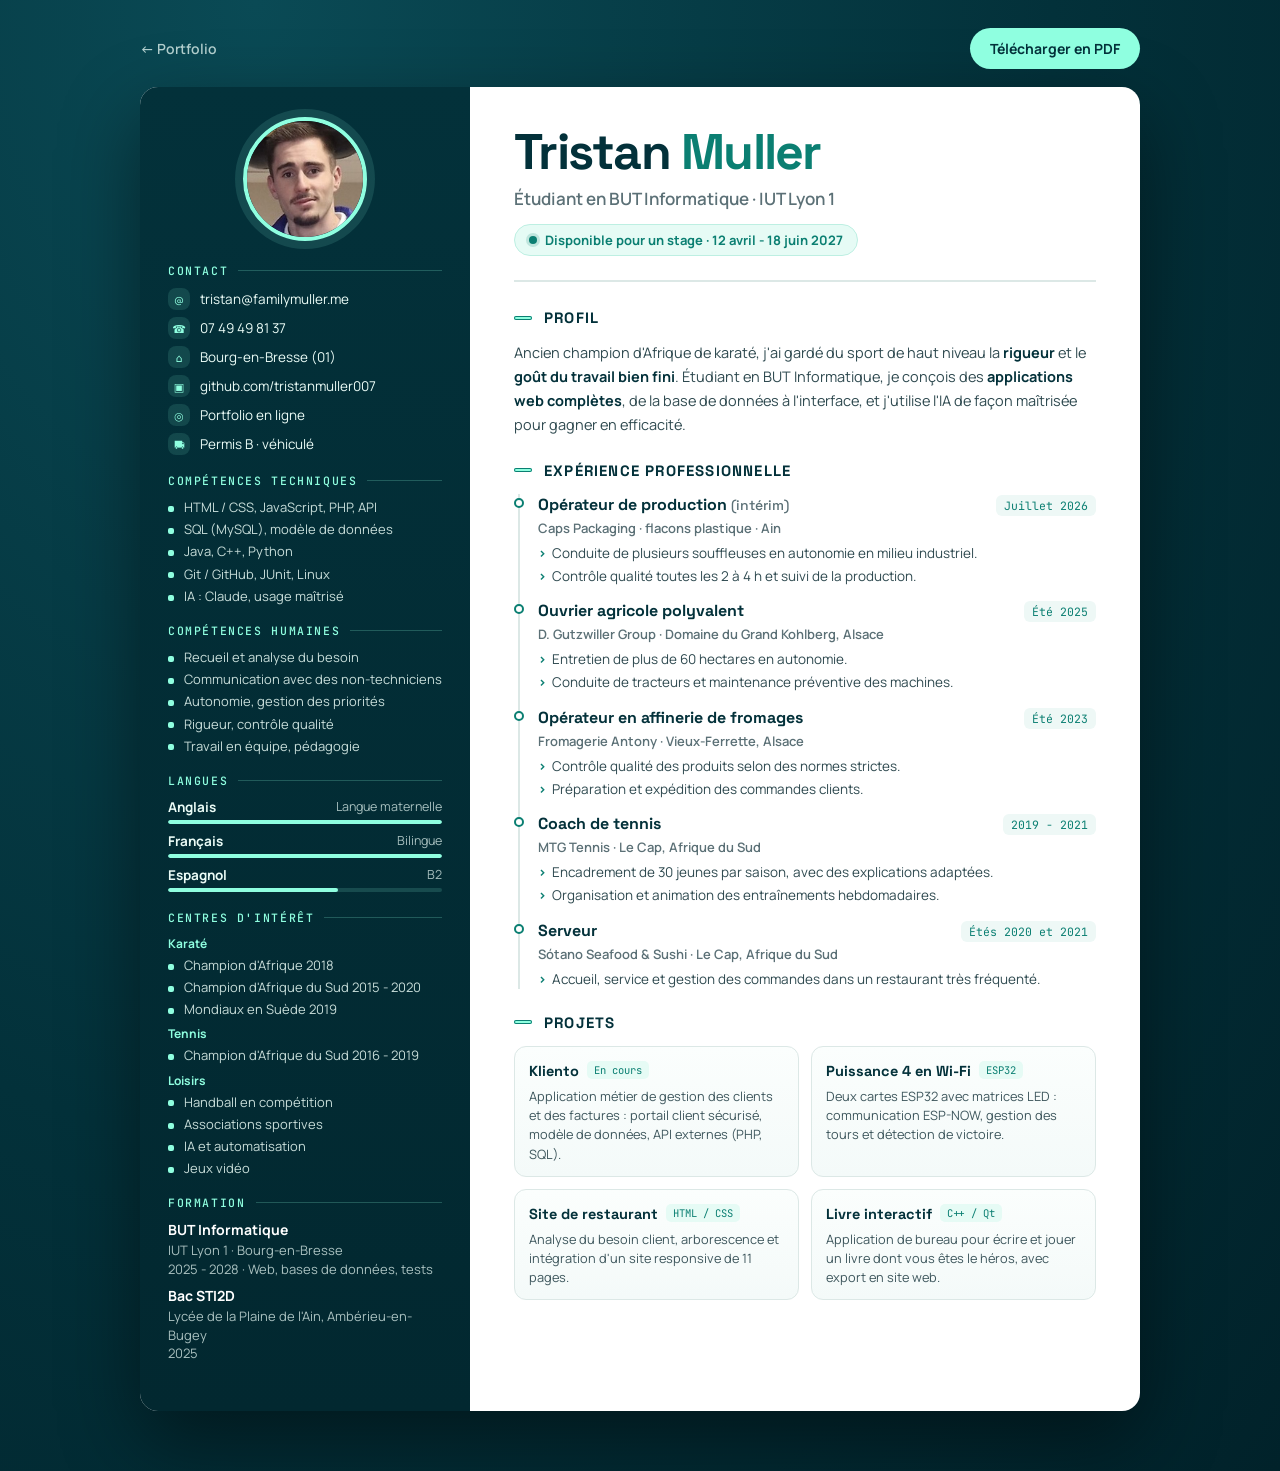
==== index.html @ 404b12c8 "Favicon : ajout du .ico et du PNG en priorité pour Safari" ====
<!DOCTYPE html>
<html lang="fr">
<head>
  <meta charset="UTF-8">
  <meta name="viewport" content="width=device-width, initial-scale=1">
  <title>CV - Tristan Muller</title>
  <meta name="description" content="CV de Tristan Muller, étudiant en BUT Informatique à l'IUT Lyon 1.">
  <!-- Icône d'onglet : PNG et ICO pour Safari, SVG pour les navigateurs qui le gèrent -->
  <link rel="icon" href="assets/favicon-32.png" type="image/png" sizes="32x32">
  <link rel="icon" href="assets/favicon.ico" sizes="any">
  <link rel="icon" href="assets/favicon.svg" type="image/svg+xml">
  <link rel="apple-touch-icon" href="assets/apple-touch-icon.png">

  <!-- Mêmes typographies que le portfolio -->
  <link rel="preconnect" href="https://fonts.googleapis.com">
  <link rel="preconnect" href="https://fonts.gstatic.com" crossorigin>
  <link rel="stylesheet" href="https://fonts.googleapis.com/css2?family=Space+Grotesk:wght@500;600;700&family=Manrope:wght@400;500;600;700&family=JetBrains+Mono:wght@500&display=swap">

  <link rel="stylesheet" href="css/style.css">
</head>
<body>

<!-- Barre au-dessus du CV (masquée à l'impression) -->
<div class="toolbar">
  <a href="https://tristanmuller007.github.io/Portfolio/" class="toolbar__link">← Portfolio</a>
  <button class="toolbar__btn" type="button" onclick="window.print()">Télécharger en PDF</button>
</div>

<main class="page">

  <!-- ============================ COLONNE GAUCHE ============================ -->
  <aside class="side">
    <img class="photo" src="assets/photo.jpg" alt="Photo de Tristan Muller">

    <section>
      <h2>Contact</h2>
      <ul class="contact">
        <li><span class="contact__icon" aria-hidden="true">@</span><a href="mailto:tristan@familymuller.me">tristan@familymuller.me</a></li>
        <li><span class="contact__icon" aria-hidden="true">☎</span><a href="tel:+33749498137">07 49 49 81 37</a></li>
        <li><span class="contact__icon" aria-hidden="true">⌂</span>Bourg-en-Bresse (01)</li>
        <li><span class="contact__icon" aria-hidden="true">▣</span><a href="https://github.com/tristanmuller007" target="_blank" rel="noopener">github.com/tristanmuller007</a></li>
        <li><span class="contact__icon" aria-hidden="true">◎</span><a href="https://tristanmuller007.github.io/Portfolio/" target="_blank" rel="noopener">Portfolio en ligne</a></li>
        <li><span class="contact__icon" aria-hidden="true">⛟</span>Permis B · véhiculé</li>
      </ul>
    </section>

    <section>
      <h2>Compétences techniques</h2>
      <ul class="dots">
        <li>HTML / CSS, JavaScript, PHP, API</li>
        <li>SQL (MySQL), modèle de données</li>
        <li>Java, C++, Python</li>
        <li>Git / GitHub, JUnit, Linux</li>
        <li>IA : Claude, usage maîtrisé</li>
      </ul>
    </section>

    <section>
      <h2>Compétences humaines</h2>
      <ul class="dots">
        <li>Recueil et analyse du besoin</li>
        <li>Communication avec des non-techniciens</li>
        <li>Autonomie, gestion des priorités</li>
        <li>Rigueur, contrôle qualité</li>
        <li>Travail en équipe, pédagogie</li>
      </ul>
    </section>

    <section>
      <h2>Langues</h2>
      <div class="lang"><b>Anglais</b><span>Langue maternelle</span><i style="--level:100%"></i></div>
      <div class="lang"><b>Français</b><span>Bilingue</span><i style="--level:100%"></i></div>
      <div class="lang"><b>Espagnol</b><span>B2</span><i style="--level:62%"></i></div>
    </section>

    <section>
      <h2>Centres d'intérêt</h2>
      <p class="subtitle">Karaté</p>
      <ul class="dots">
        <li>Champion d'Afrique 2018</li>
        <li>Champion d'Afrique du Sud 2015 - 2020</li>
        <li>Mondiaux en Suède 2019</li>
      </ul>
      <p class="subtitle">Tennis</p>
      <ul class="dots">
        <li>Champion d'Afrique du Sud 2016 - 2019</li>
      </ul>
      <p class="subtitle">Loisirs</p>
      <ul class="dots">
        <li>Handball en compétition</li>
        <li>Associations sportives</li>
        <li>IA et automatisation</li>
        <li>Jeux vidéo</li>
      </ul>
    </section>

    <section>
      <h2>Formation</h2>
      <div class="school"><b>BUT Informatique</b><span>IUT Lyon 1 · Bourg-en-Bresse</span><span>2025 - 2028 · Web, bases de données, tests</span></div>
      <div class="school"><b>Bac STI2D</b><span>Lycée de la Plaine de l'Ain, Ambérieu-en-Bugey</span><span>2025</span></div>
    </section>
  </aside>

  <!-- ============================ COLONNE DROITE ============================ -->
  <div class="main">
    <header class="head">
      <h1>Tristan <span>Muller</span></h1>
      <p class="head__sub">Étudiant en BUT Informatique · IUT Lyon 1</p>
      <p class="head__status"><i></i>Disponible pour un stage · 12 avril - 18 juin 2027</p>
    </header>

    <section>
      <h2>Profil</h2>
      <p class="profile">Ancien champion d'Afrique de karaté, j'ai gardé du sport de haut niveau la <strong>rigueur</strong> et le <strong>goût du travail bien fini</strong>. Étudiant en BUT Informatique, je conçois des <strong>applications web complètes</strong>, de la base de données à l'interface, et j'utilise l'IA de façon maîtrisée pour gagner en efficacité.</p>
    </section>

    <section>
      <h2>Expérience professionnelle</h2>

      <article class="job">
        <div class="job__top"><h3>Opérateur de production <em>(intérim)</em></h3><span class="date">Juillet 2026</span></div>
        <p class="job__where">Caps Packaging · flacons plastique · Ain</p>
        <ul>
          <li>Conduite de plusieurs souffleuses en autonomie en milieu industriel.</li>
          <li>Contrôle qualité toutes les 2 à 4 h et suivi de la production.</li>
        </ul>
      </article>

      <article class="job">
        <div class="job__top"><h3>Ouvrier agricole polyvalent</h3><span class="date">Été 2025</span></div>
        <p class="job__where">D. Gutzwiller Group · Domaine du Grand Kohlberg, Alsace</p>
        <ul>
          <li>Entretien de plus de 60 hectares en autonomie.</li>
          <li>Conduite de tracteurs et maintenance préventive des machines.</li>
        </ul>
      </article>

      <article class="job">
        <div class="job__top"><h3>Opérateur en affinerie de fromages</h3><span class="date">Été 2023</span></div>
        <p class="job__where">Fromagerie Antony · Vieux-Ferrette, Alsace</p>
        <ul>
          <li>Contrôle qualité des produits selon des normes strictes.</li>
          <li>Préparation et expédition des commandes clients.</li>
        </ul>
      </article>

      <article class="job">
        <div class="job__top"><h3>Coach de tennis</h3><span class="date">2019 - 2021</span></div>
        <p class="job__where">MTG Tennis · Le Cap, Afrique du Sud</p>
        <ul>
          <li>Encadrement de 30 jeunes par saison, avec des explications adaptées.</li>
          <li>Organisation et animation des entraînements hebdomadaires.</li>
        </ul>
      </article>

      <article class="job">
        <div class="job__top"><h3>Serveur</h3><span class="date">Étés 2020 et 2021</span></div>
        <p class="job__where">Sótano Seafood &amp; Sushi · Le Cap, Afrique du Sud</p>
        <ul>
          <li>Accueil, service et gestion des commandes dans un restaurant très fréquenté.</li>
        </ul>
      </article>
    </section>

    <section>
      <h2>Projets</h2>
      <div class="projects">
        <div class="project"><b>Kliento</b><span class="tag">En cours</span><p>Application métier de gestion des clients et des factures : portail client sécurisé, modèle de données, API externes (PHP, SQL).</p></div>
        <div class="project"><b>Puissance 4 en Wi-Fi</b><span class="tag">ESP32</span><p>Deux cartes ESP32 avec matrices LED : communication ESP-NOW, gestion des tours et détection de victoire.</p></div>
        <div class="project"><b>Site de restaurant</b><span class="tag">HTML / CSS</span><p>Analyse du besoin client, arborescence et intégration d'un site responsive de 11 pages.</p></div>
        <div class="project"><b>Livre interactif</b><span class="tag">C++ / Qt</span><p>Application de bureau pour écrire et jouer un livre dont vous êtes le héros, avec export en site web.</p></div>
      </div>
    </section>

  </div>
</main>

</body>
</html>
---- css/style.css ----
/* =====================================================================
   CV en ligne - Tristan Muller
   Mise en page A4 à deux colonnes, même charte que le portfolio.

   Sommaire
   1. Variables
   2. Base
   3. Barre d'outils (lien portfolio + bouton PDF)
   4. Page
   5. Colonne gauche (photo, contact, compétences, langues, intérêts, formation)
   6. Colonne droite (en-tête, profil, expériences, projets)
   7. Responsive
   8. Impression / export PDF
   ===================================================================== */


/* =====================================================================
   1. VARIABLES
   ===================================================================== */
:root {
  --petrol:   #03313A;
  --petrol-2: #022830;
  --mint:     #8FFFE0;
  --teal:     #0B7F72;   /* menthe foncée, lisible sur fond blanc */
  --ink:      #10262B;
  --text:     #2F4A50;
  --muted:    #5B7076;
  --line:     #DCE8E6;
  --paper:    #FFFFFF;
  --side-text: rgba(234, 251, 246, .85);

  --font-display: 'Space Grotesk', system-ui, sans-serif;
  --font-body:    'Manrope', system-ui, sans-serif;
  --font-mono:    'JetBrains Mono', ui-monospace, monospace;

  --side-width: 330px;
}


/* =====================================================================
   2. BASE
   ===================================================================== */
*,
*::before,
*::after { box-sizing: border-box; margin: 0; padding: 0; }

body {
  min-height: 100vh;
  padding: 28px 16px 60px;
  background: radial-gradient(ellipse at 20% 0%, #0a4a55, var(--petrol) 55%, #01222a);
  color: var(--ink);
  font-family: var(--font-body);
  -webkit-font-smoothing: antialiased;
}

a  { color: inherit; text-decoration: none; }
ul { list-style: none; }


/* =====================================================================
   3. BARRE D'OUTILS
   ===================================================================== */
.toolbar {
  display: flex;
  justify-content: space-between;
  align-items: center;
  max-width: 1000px;
  margin: 0 auto 18px;
}
.toolbar__link       { color: rgba(234, 251, 246, .75); font-size: 14px; font-weight: 600; }
.toolbar__link:hover { color: var(--mint); }

.toolbar__btn {
  padding: 11px 20px;
  border: 0;
  border-radius: 999px;
  background: var(--mint);
  color: var(--petrol);
  font-family: var(--font-body);
  font-size: 14px;
  font-weight: 700;
  cursor: pointer;
  transition: transform .2s, box-shadow .2s;
}
.toolbar__btn:hover { transform: translateY(-2px); box-shadow: 0 8px 24px rgba(143, 255, 224, .3); }


/* =====================================================================
   4. PAGE
   ===================================================================== */
.page {
  display: grid;
  grid-template-columns: var(--side-width) 1fr;
  max-width: 1000px;
  margin: 0 auto;
  overflow: hidden;
  border-radius: 18px;
  background: var(--paper);
  box-shadow: 0 30px 80px rgba(0, 0, 0, .45);
}


/* =====================================================================
   5. COLONNE GAUCHE
   ===================================================================== */
.side {
  padding: 30px 28px;
  background: linear-gradient(180deg, var(--petrol), var(--petrol-2));
  color: #EAFBF6;
}
.side section { margin-bottom: 18px; }

/* Titre de bloc en police mono, suivi d'un trait */
.side h2 {
  display: flex;
  align-items: center;
  gap: 10px;
  margin-bottom: 10px;
  color: var(--mint);
  font-family: var(--font-mono);
  font-size: 11.5px;
  font-weight: 500;
  letter-spacing: .14em;
  text-transform: uppercase;
}
.side h2::after { content: ""; flex: 1; height: 1px; background: rgba(143, 255, 224, .22); }

.photo {
  display: block;
  width: 124px;
  height: 124px;
  margin: 0 auto 22px;
  border: 4px solid var(--mint);
  border-radius: 50%;
  box-shadow: 0 0 0 8px rgba(143, 255, 224, .12);
  object-fit: cover;
}

/* Contact : pastille avec pictogramme + texte */
.contact    { display: grid; gap: 7px; font-size: 13.5px; }
.contact li { display: flex; align-items: center; gap: 10px; word-break: break-word; }
.contact a:hover { color: var(--mint); }
.contact__icon {
  display: grid;
  place-items: center;
  flex-shrink: 0;
  width: 22px;
  height: 22px;
  border-radius: 8px;
  background: rgba(143, 255, 224, .12);
  color: var(--mint);
  font-size: 11px;
}

/* Liste à puces carrées (utilisée dans les deux colonnes) */
.dots    { display: grid; gap: 4px; font-size: 13px; line-height: 1.4; }
.dots li { position: relative; padding-left: 16px; color: var(--side-text); }
.dots li::before {
  content: "";
  position: absolute;
  left: 0;
  top: .6em;
  width: 6px;
  height: 6px;
  border-radius: 2px;
  background: var(--mint);
}

/* Sous-titre dans un bloc (Karaté, Tennis, Loisirs) */
.subtitle { margin: 7px 0 4px; color: var(--mint); font-size: 12px; font-weight: 700; }
.subtitle:first-of-type { margin-top: 0; }

/* Langues : nom, niveau et barre de progression (--level) */
.lang {
  display: grid;
  grid-template-columns: 1fr auto;
  row-gap: 4px;
  margin-bottom: 8px;
  font-size: 13.5px;
}
.lang span { color: rgba(234, 251, 246, .7); font-size: 12.5px; }
.lang i {
  position: relative;
  grid-column: 1 / -1;
  height: 4px;
  overflow: hidden;
  border-radius: 4px;
  background: rgba(143, 255, 224, .15);
}
.lang i::after {
  content: "";
  position: absolute;
  inset: 0 auto 0 0;
  width: var(--level);
  border-radius: 4px;
  background: var(--mint);
}

/* Formation */
.school      { margin-bottom: 8px; font-size: 13px; line-height: 1.45; }
.school b    { display: block; color: #fff; font-size: 14px; }
.school span { display: block; color: rgba(234, 251, 246, .72); }


/* =====================================================================
   6. COLONNE DROITE
   ===================================================================== */
.main { padding: 40px 44px 36px; }
.main section { margin-bottom: 24px; }

/* Titre de bloc avec un petit trait menthe devant */
.main h2 {
  display: flex;
  align-items: center;
  gap: 12px;
  margin-bottom: 14px;
  color: var(--petrol);
  font-family: var(--font-display);
  font-size: 15px;
  font-weight: 700;
  letter-spacing: .08em;
  text-transform: uppercase;
}
.main h2::before {
  content: "";
  width: 18px;
  height: 4px;
  border-radius: 4px;
  background: var(--mint);
  box-shadow: 0 0 0 1px var(--teal) inset;
}

/* En-tête : nom, formation, disponibilité */
.head {
  margin-bottom: 26px;
  padding-bottom: 24px;
  border-bottom: 2px solid var(--line);
}
.head h1 {
  color: var(--petrol);
  font-family: var(--font-display);
  font-size: 50px;
  line-height: 1;
  letter-spacing: -.035em;
}
.head h1 span  { color: var(--teal); }
.head__sub     { margin-top: 10px; color: var(--muted); font-size: 17px; font-weight: 600; }
.head__status {
  display: inline-flex;
  align-items: center;
  gap: 8px;
  margin-top: 14px;
  padding: 6px 14px;
  border: 1px solid #BDEFE2;
  border-radius: 999px;
  background: #E6FBF5;
  color: var(--teal);
  font-size: 13px;
  font-weight: 700;
}
.head__status i {
  width: 8px;
  height: 8px;
  border-radius: 50%;
  background: var(--teal);
  box-shadow: 0 0 0 3px rgba(11, 127, 114, .18);
}

.profile        { color: var(--text); font-size: 14.5px; line-height: 1.65; }
.profile strong { color: var(--petrol); }

/* Expériences : frise verticale */
.job {
  position: relative;
  margin-left: 4px;
  padding: 0 0 14px 18px;
  border-left: 2px solid var(--line);
}
.job:last-child { padding-bottom: 0; }
.job::before { /* rond sur la frise */
  content: "";
  position: absolute;
  left: -6px;
  top: 4px;
  width: 10px;
  height: 10px;
  border: 2px solid var(--teal);
  border-radius: 50%;
  background: #fff;
}
.job__top   { display: flex; justify-content: space-between; align-items: baseline; gap: 12px; }
.job h3     { color: var(--petrol); font-family: var(--font-display); font-size: 16px; font-weight: 700; }
.job h3 em  { color: var(--muted); font-size: 14px; font-style: normal; font-weight: 500; }
.job__where { margin: 3px 0 6px; color: var(--muted); font-size: 13px; font-weight: 600; }
.job ul     { display: grid; gap: 3px; }
.job li     { position: relative; padding-left: 14px; color: var(--text); font-size: 13.5px; line-height: 1.5; }
.job li::before { content: "›"; position: absolute; left: 0; color: var(--teal); font-weight: 700; }

.date {
  flex-shrink: 0;
  padding: 3px 8px;
  border-radius: 6px;
  background: #EEF8F6;
  color: var(--teal);
  font-family: var(--font-mono);
  font-size: 11.5px;
}

/* Projets : cartes 2 x 2 */
.projects { display: grid; grid-template-columns: 1fr 1fr; gap: 12px; }
.project {
  padding: 12px 14px;
  border: 1px solid var(--line);
  border-radius: 12px;
  background: linear-gradient(180deg, #FBFEFD, #F4FAF9);
}
.project b { color: var(--petrol); font-family: var(--font-display); font-size: 14.5px; }
.project p { margin-top: 6px; color: #3E575D; font-size: 12.8px; line-height: 1.5; }
.tag {
  margin-left: 8px;
  padding: 2px 7px;
  border-radius: 5px;
  background: #E6FBF5;
  color: var(--teal);
  font-family: var(--font-mono);
  font-size: 10.5px;
  vertical-align: 2px;
}


/* =====================================================================
   7. RESPONSIVE (écran uniquement, pas à l'impression)
   ===================================================================== */
@media screen and (max-width: 820px) {
  .page     { grid-template-columns: 1fr; }
  .main     { padding: 30px 22px; }
  .head h1  { font-size: 40px; }
  .projects { grid-template-columns: 1fr; }
}


/* =====================================================================
   8. IMPRESSION / EXPORT PDF
   Le bouton "Télécharger en PDF" lance l'impression du navigateur.
   On garde la mise en page écran (1044 px de large) et on la réduit
   avec zoom pour qu'elle tienne exactement sur une page A4.
   ===================================================================== */
@page { size: A4; margin: 0; }

@media print {
  html,
  body     { height: auto; overflow: hidden; }
  body     { padding: 0; background: #fff; }
  .toolbar { display: none; }

  .page {
    width: 1044px;
    max-width: none;
    min-height: 1470px;   /* 1470 x 0,76 ≈ hauteur d'une page A4 */
    border-radius: 0;
    box-shadow: none;
    zoom: .76;
  }

  /* Force l'impression des couleurs de fond */
  .side, .head__status, .date, .tag, .project, .lang i, .lang i::after, .contact__icon {
    -webkit-print-color-adjust: exact;
            print-color-adjust: exact;
  }
}
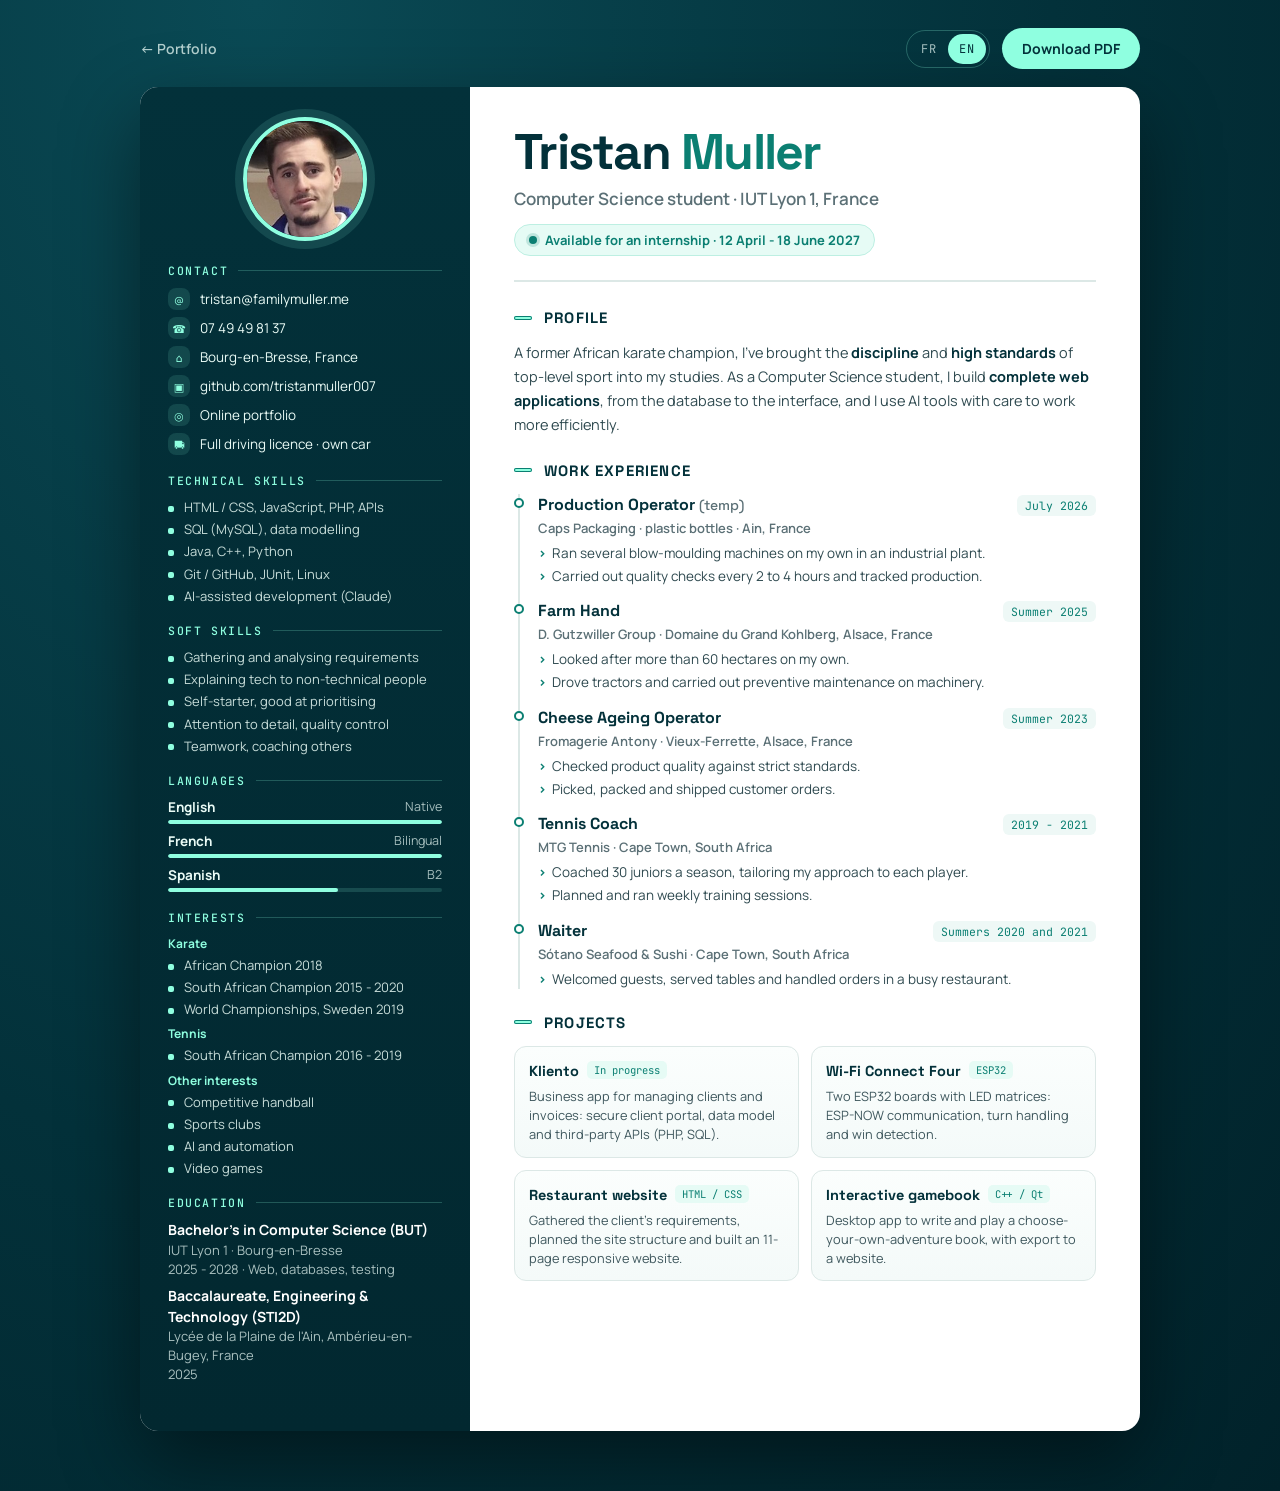
==== commit 0dfe0105: "Ajout de la version anglaise (bouton FR / EN)" ====
--- a/index.html
+++ b/index.html
@@ -5,11 +5,10 @@
   <meta name="viewport" content="width=device-width, initial-scale=1">
   <title>CV - Tristan Muller</title>
   <meta name="description" content="CV de Tristan Muller, étudiant en BUT Informatique à l'IUT Lyon 1.">
-  <!-- Icône d'onglet : PNG et ICO pour Safari, SVG pour les navigateurs qui le gèrent -->
-  <link rel="icon" href="assets/favicon-32.png" type="image/png" sizes="32x32">
-  <link rel="icon" href="assets/favicon.ico" sizes="any">
-  <link rel="icon" href="assets/favicon.svg" type="image/svg+xml">
-  <link rel="apple-touch-icon" href="assets/apple-touch-icon.png">
+  <!-- Icône d'onglet (PNG + ICO : formats les mieux gérés par Safari) -->
+  <link rel="icon" type="image/png" sizes="32x32" href="https://tristanmuller007.github.io/CV-Tristan-Muller/assets/favicon-32.png">
+  <link rel="shortcut icon" href="https://tristanmuller007.github.io/CV-Tristan-Muller/assets/favicon.ico">
+  <link rel="apple-touch-icon" sizes="180x180" href="https://tristanmuller007.github.io/CV-Tristan-Muller/assets/apple-touch-icon.png">
 
   <!-- Mêmes typographies que le portfolio -->
   <link rel="preconnect" href="https://fonts.googleapis.com">
@@ -23,81 +22,88 @@
 <!-- Barre au-dessus du CV (masquée à l'impression) -->
 <div class="toolbar">
   <a href="https://tristanmuller007.github.io/Portfolio/" class="toolbar__link">← Portfolio</a>
-  <button class="toolbar__btn" type="button" onclick="window.print()">Télécharger en PDF</button>
+  <div class="toolbar__actions">
+    <!-- Choix de la langue (géré par js/i18n.js) -->
+    <div class="lang-switch" role="group" aria-label="Langue / Language">
+      <button type="button" data-lang="fr" aria-pressed="true">FR</button>
+      <button type="button" data-lang="en" aria-pressed="false">EN</button>
+    </div>
+    <button class="toolbar__btn" type="button" onclick="window.print()" data-i18n="toolbar.pdf">Télécharger en PDF</button>
+  </div>
 </div>
 
 <main class="page">
 
   <!-- ============================ COLONNE GAUCHE ============================ -->
   <aside class="side">
-    <img class="photo" src="assets/photo.jpg" alt="Photo de Tristan Muller">
+    <img class="photo" src="assets/photo.jpg" alt="Photo de Tristan Muller" data-i18n-attr="alt:a11y.photo">
 
     <section>
       <h2>Contact</h2>
       <ul class="contact">
         <li><span class="contact__icon" aria-hidden="true">@</span><a href="mailto:tristan@familymuller.me">tristan@familymuller.me</a></li>
         <li><span class="contact__icon" aria-hidden="true">☎</span><a href="tel:+33749498137">07 49 49 81 37</a></li>
-        <li><span class="contact__icon" aria-hidden="true">⌂</span>Bourg-en-Bresse (01)</li>
+        <li><span class="contact__icon" aria-hidden="true">⌂</span><span data-i18n="contact.city">Bourg-en-Bresse (01)</span></li>
         <li><span class="contact__icon" aria-hidden="true">▣</span><a href="https://github.com/tristanmuller007" target="_blank" rel="noopener">github.com/tristanmuller007</a></li>
-        <li><span class="contact__icon" aria-hidden="true">◎</span><a href="https://tristanmuller007.github.io/Portfolio/" target="_blank" rel="noopener">Portfolio en ligne</a></li>
-        <li><span class="contact__icon" aria-hidden="true">⛟</span>Permis B · véhiculé</li>
+        <li><span class="contact__icon" aria-hidden="true">◎</span><a href="https://tristanmuller007.github.io/Portfolio/" target="_blank" rel="noopener" data-i18n="contact.portfolio">Portfolio en ligne</a></li>
+        <li><span class="contact__icon" aria-hidden="true">⛟</span><span data-i18n="contact.licence">Permis B · véhiculé</span></li>
       </ul>
     </section>
 
     <section>
-      <h2>Compétences techniques</h2>
+      <h2 data-i18n="skills.tech">Compétences techniques</h2>
       <ul class="dots">
-        <li>HTML / CSS, JavaScript, PHP, API</li>
-        <li>SQL (MySQL), modèle de données</li>
+        <li data-i18n="skills.t1">HTML / CSS, JavaScript, PHP, API</li>
+        <li data-i18n="skills.t2">SQL (MySQL), modèle de données</li>
         <li>Java, C++, Python</li>
         <li>Git / GitHub, JUnit, Linux</li>
-        <li>IA : Claude, usage maîtrisé</li>
+        <li data-i18n="skills.t5">IA : Claude, usage maîtrisé</li>
       </ul>
     </section>
 
     <section>
-      <h2>Compétences humaines</h2>
+      <h2 data-i18n="skills.soft">Compétences humaines</h2>
       <ul class="dots">
-        <li>Recueil et analyse du besoin</li>
-        <li>Communication avec des non-techniciens</li>
-        <li>Autonomie, gestion des priorités</li>
-        <li>Rigueur, contrôle qualité</li>
-        <li>Travail en équipe, pédagogie</li>
+        <li data-i18n="skills.s1">Recueil et analyse du besoin</li>
+        <li data-i18n="skills.s2">Communication avec des non-techniciens</li>
+        <li data-i18n="skills.s3">Autonomie, gestion des priorités</li>
+        <li data-i18n="skills.s4">Rigueur, contrôle qualité</li>
+        <li data-i18n="skills.s5">Travail en équipe, pédagogie</li>
       </ul>
     </section>
 
     <section>
-      <h2>Langues</h2>
-      <div class="lang"><b>Anglais</b><span>Langue maternelle</span><i style="--level:100%"></i></div>
-      <div class="lang"><b>Français</b><span>Bilingue</span><i style="--level:100%"></i></div>
-      <div class="lang"><b>Espagnol</b><span>B2</span><i style="--level:62%"></i></div>
+      <h2 data-i18n="lang.title">Langues</h2>
+      <div class="lang"><b data-i18n="lang.en">Anglais</b><span data-i18n="lang.native">Langue maternelle</span><i style="--level:100%"></i></div>
+      <div class="lang"><b data-i18n="lang.fr">Français</b><span data-i18n="lang.bilingual">Bilingue</span><i style="--level:100%"></i></div>
+      <div class="lang"><b data-i18n="lang.es">Espagnol</b><span>B2</span><i style="--level:62%"></i></div>
     </section>
 
     <section>
-      <h2>Centres d'intérêt</h2>
-      <p class="subtitle">Karaté</p>
+      <h2 data-i18n="int.title">Centres d'intérêt</h2>
+      <p class="subtitle" data-i18n="int.karate">Karaté</p>
       <ul class="dots">
-        <li>Champion d'Afrique 2018</li>
-        <li>Champion d'Afrique du Sud 2015 - 2020</li>
-        <li>Mondiaux en Suède 2019</li>
+        <li data-i18n="int.k1">Champion d'Afrique 2018</li>
+        <li data-i18n="int.k2">Champion d'Afrique du Sud 2015 - 2020</li>
+        <li data-i18n="int.k3">Mondiaux en Suède 2019</li>
       </ul>
       <p class="subtitle">Tennis</p>
       <ul class="dots">
-        <li>Champion d'Afrique du Sud 2016 - 2019</li>
+        <li data-i18n="int.t1">Champion d'Afrique du Sud 2016 - 2019</li>
       </ul>
-      <p class="subtitle">Loisirs</p>
+      <p class="subtitle" data-i18n="int.other">Loisirs</p>
       <ul class="dots">
-        <li>Handball en compétition</li>
-        <li>Associations sportives</li>
-        <li>IA et automatisation</li>
-        <li>Jeux vidéo</li>
+        <li data-i18n="int.o1">Handball en compétition</li>
+        <li data-i18n="int.o2">Associations sportives</li>
+        <li data-i18n="int.o3">IA et automatisation</li>
+        <li data-i18n="int.o4">Jeux vidéo</li>
       </ul>
     </section>
 
     <section>
-      <h2>Formation</h2>
-      <div class="school"><b>BUT Informatique</b><span>IUT Lyon 1 · Bourg-en-Bresse</span><span>2025 - 2028 · Web, bases de données, tests</span></div>
-      <div class="school"><b>Bac STI2D</b><span>Lycée de la Plaine de l'Ain, Ambérieu-en-Bugey</span><span>2025</span></div>
+      <h2 data-i18n="edu.title">Formation</h2>
+      <div class="school"><b data-i18n="edu.but">BUT Informatique</b><span>IUT Lyon 1 · Bourg-en-Bresse</span><span data-i18n="edu.but.text">2025 - 2028 · Web, bases de données, tests</span></div>
+      <div class="school"><b data-i18n="edu.bac">Bac STI2D</b><span data-i18n="edu.bac.school">Lycée de la Plaine de l'Ain, Ambérieu-en-Bugey</span><span>2025</span></div>
     </section>
   </aside>
 
@@ -105,75 +111,78 @@
   <div class="main">
     <header class="head">
       <h1>Tristan <span>Muller</span></h1>
-      <p class="head__sub">Étudiant en BUT Informatique · IUT Lyon 1</p>
-      <p class="head__status"><i></i>Disponible pour un stage · 12 avril - 18 juin 2027</p>
+      <p class="head__sub" data-i18n="head.sub">Étudiant en BUT Informatique · IUT Lyon 1</p>
+      <p class="head__status" data-i18n="head.status"><i></i>Disponible pour un stage · 12 avril - 18 juin 2027</p>
     </header>
 
     <section>
-      <h2>Profil</h2>
-      <p class="profile">Ancien champion d'Afrique de karaté, j'ai gardé du sport de haut niveau la <strong>rigueur</strong> et le <strong>goût du travail bien fini</strong>. Étudiant en BUT Informatique, je conçois des <strong>applications web complètes</strong>, de la base de données à l'interface, et j'utilise l'IA de façon maîtrisée pour gagner en efficacité.</p>
+      <h2 data-i18n="profile.title">Profil</h2>
+      <p class="profile" data-i18n="profile.text">Ancien champion d'Afrique de karaté, j'ai gardé du sport de haut niveau la <strong>rigueur</strong> et le <strong>goût du travail bien fini</strong>. Étudiant en BUT Informatique, je conçois des <strong>applications web complètes</strong>, de la base de données à l'interface, et j'utilise l'IA de façon maîtrisée pour gagner en efficacité.</p>
     </section>
 
     <section>
-      <h2>Expérience professionnelle</h2>
+      <h2 data-i18n="exp.title">Expérience professionnelle</h2>
 
       <article class="job">
-        <div class="job__top"><h3>Opérateur de production <em>(intérim)</em></h3><span class="date">Juillet 2026</span></div>
-        <p class="job__where">Caps Packaging · flacons plastique · Ain</p>
+        <div class="job__top"><h3 data-i18n="j1.title">Opérateur de production <em>(intérim)</em></h3><span class="date" data-i18n="j1.date">Juillet 2026</span></div>
+        <p class="job__where" data-i18n="j1.where">Caps Packaging · flacons plastique · Ain</p>
         <ul>
-          <li>Conduite de plusieurs souffleuses en autonomie en milieu industriel.</li>
-          <li>Contrôle qualité toutes les 2 à 4 h et suivi de la production.</li>
+          <li data-i18n="j1.l1">Conduite de plusieurs souffleuses en autonomie en milieu industriel.</li>
+          <li data-i18n="j1.l2">Contrôle qualité toutes les 2 à 4 h et suivi de la production.</li>
         </ul>
       </article>
 
       <article class="job">
-        <div class="job__top"><h3>Ouvrier agricole polyvalent</h3><span class="date">Été 2025</span></div>
-        <p class="job__where">D. Gutzwiller Group · Domaine du Grand Kohlberg, Alsace</p>
+        <div class="job__top"><h3 data-i18n="j2.title">Ouvrier agricole polyvalent</h3><span class="date" data-i18n="j2.date">Été 2025</span></div>
+        <p class="job__where" data-i18n="j2.where">D. Gutzwiller Group · Domaine du Grand Kohlberg, Alsace</p>
         <ul>
-          <li>Entretien de plus de 60 hectares en autonomie.</li>
-          <li>Conduite de tracteurs et maintenance préventive des machines.</li>
+          <li data-i18n="j2.l1">Entretien de plus de 60 hectares en autonomie.</li>
+          <li data-i18n="j2.l2">Conduite de tracteurs et maintenance préventive des machines.</li>
         </ul>
       </article>
 
       <article class="job">
-        <div class="job__top"><h3>Opérateur en affinerie de fromages</h3><span class="date">Été 2023</span></div>
-        <p class="job__where">Fromagerie Antony · Vieux-Ferrette, Alsace</p>
+        <div class="job__top"><h3 data-i18n="j3.title">Opérateur en affinerie de fromages</h3><span class="date" data-i18n="j3.date">Été 2023</span></div>
+        <p class="job__where" data-i18n="j3.where">Fromagerie Antony · Vieux-Ferrette, Alsace</p>
         <ul>
-          <li>Contrôle qualité des produits selon des normes strictes.</li>
-          <li>Préparation et expédition des commandes clients.</li>
+          <li data-i18n="j3.l1">Contrôle qualité des produits selon des normes strictes.</li>
+          <li data-i18n="j3.l2">Préparation et expédition des commandes clients.</li>
         </ul>
       </article>
 
       <article class="job">
-        <div class="job__top"><h3>Coach de tennis</h3><span class="date">2019 - 2021</span></div>
-        <p class="job__where">MTG Tennis · Le Cap, Afrique du Sud</p>
+        <div class="job__top"><h3 data-i18n="j4.title">Coach de tennis</h3><span class="date">2019 - 2021</span></div>
+        <p class="job__where" data-i18n="j4.where">MTG Tennis · Le Cap, Afrique du Sud</p>
         <ul>
-          <li>Encadrement de 30 jeunes par saison, avec des explications adaptées.</li>
-          <li>Organisation et animation des entraînements hebdomadaires.</li>
+          <li data-i18n="j4.l1">Encadrement de 30 jeunes par saison, avec des explications adaptées.</li>
+          <li data-i18n="j4.l2">Organisation et animation des entraînements hebdomadaires.</li>
         </ul>
       </article>
 
       <article class="job">
-        <div class="job__top"><h3>Serveur</h3><span class="date">Étés 2020 et 2021</span></div>
-        <p class="job__where">Sótano Seafood &amp; Sushi · Le Cap, Afrique du Sud</p>
+        <div class="job__top"><h3 data-i18n="j5.title">Serveur</h3><span class="date" data-i18n="j5.date">Étés 2020 et 2021</span></div>
+        <p class="job__where" data-i18n="j5.where">Sótano Seafood &amp; Sushi · Le Cap, Afrique du Sud</p>
         <ul>
-          <li>Accueil, service et gestion des commandes dans un restaurant très fréquenté.</li>
+          <li data-i18n="j5.l1">Accueil, service et gestion des commandes dans un restaurant très fréquenté.</li>
         </ul>
       </article>
     </section>
 
     <section>
-      <h2>Projets</h2>
+      <h2 data-i18n="projects.title">Projets</h2>
       <div class="projects">
-        <div class="project"><b>Kliento</b><span class="tag">En cours</span><p>Application métier de gestion des clients et des factures : portail client sécurisé, modèle de données, API externes (PHP, SQL).</p></div>
-        <div class="project"><b>Puissance 4 en Wi-Fi</b><span class="tag">ESP32</span><p>Deux cartes ESP32 avec matrices LED : communication ESP-NOW, gestion des tours et détection de victoire.</p></div>
-        <div class="project"><b>Site de restaurant</b><span class="tag">HTML / CSS</span><p>Analyse du besoin client, arborescence et intégration d'un site responsive de 11 pages.</p></div>
-        <div class="project"><b>Livre interactif</b><span class="tag">C++ / Qt</span><p>Application de bureau pour écrire et jouer un livre dont vous êtes le héros, avec export en site web.</p></div>
+        <div class="project"><b>Kliento</b><span class="tag" data-i18n="projects.current">En cours</span><p data-i18n="p1.text">Application métier de gestion des clients et des factures : portail client sécurisé, modèle de données, API externes (PHP, SQL).</p></div>
+        <div class="project"><b data-i18n="p2.title">Puissance 4 en Wi-Fi</b><span class="tag">ESP32</span><p data-i18n="p2.text">Deux cartes ESP32 avec matrices LED : communication ESP-NOW, gestion des tours et détection de victoire.</p></div>
+        <div class="project"><b data-i18n="p3.title">Site de restaurant</b><span class="tag">HTML / CSS</span><p data-i18n="p3.text">Analyse du besoin client, arborescence et intégration d'un site responsive de 11 pages.</p></div>
+        <div class="project"><b data-i18n="p4.title">Livre interactif</b><span class="tag">C++ / Qt</span><p data-i18n="p4.text">Application de bureau pour écrire et jouer un livre dont vous êtes le héros, avec export en site web.</p></div>
       </div>
     </section>
 
   </div>
 </main>
 
+<!-- Traduction : chargée en fin de page (sans defer) pour passer en anglais
+     avant le premier affichage -->
+<script src="js/i18n.js"></script>
 </body>
 </html>
--- a/css/style.css
+++ b/css/style.css
@@ -83,6 +83,44 @@
   transition: transform .2s, box-shadow .2s;
 }
 .toolbar__btn:hover { transform: translateY(-2px); box-shadow: 0 8px 24px rgba(143, 255, 224, .3); }
+
+.toolbar__actions { display: flex; align-items: center; gap: 12px; }
+
+/* Sélecteur de langue FR / EN (identique au portfolio) */
+.lang-switch {
+  position: relative;
+  display: flex;
+  padding: 3px;
+  border: 1px solid rgba(143, 255, 224, .25);
+  border-radius: 999px;
+}
+.lang-switch::before { /* pastille qui glisse sous la langue active */
+  content: "";
+  position: absolute;
+  top: 3px;
+  bottom: 3px;
+  left: 3px;
+  width: calc(50% - 3px);
+  border-radius: 999px;
+  background: var(--mint);
+  transition: transform .3s cubic-bezier(.2, .8, .2, 1);
+}
+html[lang="en"] .lang-switch::before { transform: translateX(100%); }
+.lang-switch button {
+  position: relative;
+  width: 38px;
+  padding: 7px 0;
+  border: 0;
+  background: none;
+  color: rgba(234, 251, 246, .7);
+  font-family: var(--font-mono);
+  font-size: 12px;
+  letter-spacing: .06em;
+  cursor: pointer;
+  transition: color .2s;
+}
+.lang-switch button:hover { color: #fff; }
+.lang-switch button[aria-pressed="true"] { color: var(--petrol); }
 
 
 /* =====================================================================
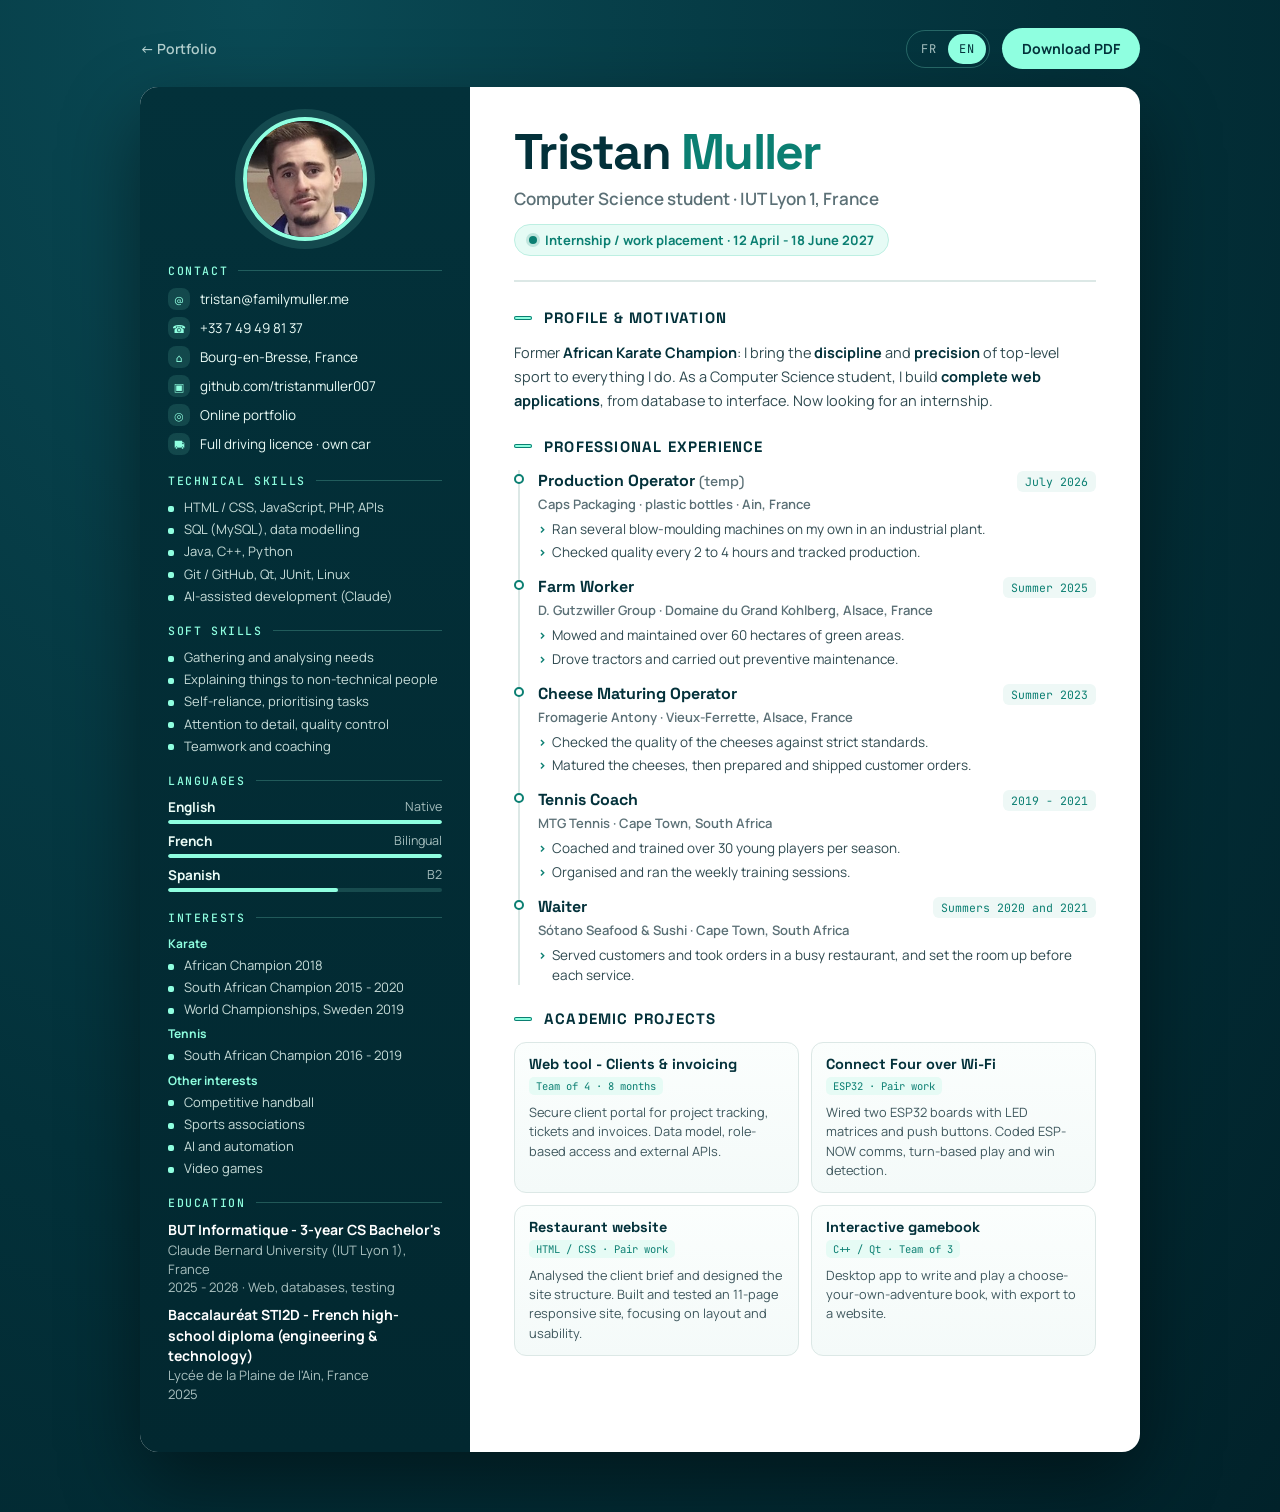
==== commit 9f800d99: "CV anglais : textes revus, étiquettes de projets sous les titres" ====
--- a/index.html
+++ b/index.html
@@ -42,7 +42,7 @@
       <h2>Contact</h2>
       <ul class="contact">
         <li><span class="contact__icon" aria-hidden="true">@</span><a href="mailto:tristan@familymuller.me">tristan@familymuller.me</a></li>
-        <li><span class="contact__icon" aria-hidden="true">☎</span><a href="tel:+33749498137">07 49 49 81 37</a></li>
+        <li><span class="contact__icon" aria-hidden="true">☎</span><a href="tel:+33749498137" data-i18n="contact.phone">07 49 49 81 37</a></li>
         <li><span class="contact__icon" aria-hidden="true">⌂</span><span data-i18n="contact.city">Bourg-en-Bresse (01)</span></li>
         <li><span class="contact__icon" aria-hidden="true">▣</span><a href="https://github.com/tristanmuller007" target="_blank" rel="noopener">github.com/tristanmuller007</a></li>
         <li><span class="contact__icon" aria-hidden="true">◎</span><a href="https://tristanmuller007.github.io/Portfolio/" target="_blank" rel="noopener" data-i18n="contact.portfolio">Portfolio en ligne</a></li>
@@ -55,8 +55,8 @@
       <ul class="dots">
         <li data-i18n="skills.t1">HTML / CSS, JavaScript, PHP, API</li>
         <li data-i18n="skills.t2">SQL (MySQL), modèle de données</li>
-        <li>Java, C++, Python</li>
-        <li>Git / GitHub, JUnit, Linux</li>
+        <li data-i18n="skills.t3">Java, C++, Python</li>
+        <li data-i18n="skills.t4">Git / GitHub, JUnit, Linux</li>
         <li data-i18n="skills.t5">IA : Claude, usage maîtrisé</li>
       </ul>
     </section>
@@ -102,7 +102,7 @@
 
     <section>
       <h2 data-i18n="edu.title">Formation</h2>
-      <div class="school"><b data-i18n="edu.but">BUT Informatique</b><span>IUT Lyon 1 · Bourg-en-Bresse</span><span data-i18n="edu.but.text">2025 - 2028 · Web, bases de données, tests</span></div>
+      <div class="school"><b data-i18n="edu.but">BUT Informatique</b><span data-i18n="edu.but.school">IUT Lyon 1 · Bourg-en-Bresse</span><span data-i18n="edu.but.text">2025 - 2028 · Web, bases de données, tests</span></div>
       <div class="school"><b data-i18n="edu.bac">Bac STI2D</b><span data-i18n="edu.bac.school">Lycée de la Plaine de l'Ain, Ambérieu-en-Bugey</span><span>2025</span></div>
     </section>
   </aside>
@@ -171,10 +171,10 @@
     <section>
       <h2 data-i18n="projects.title">Projets</h2>
       <div class="projects">
-        <div class="project"><b>Kliento</b><span class="tag" data-i18n="projects.current">En cours</span><p data-i18n="p1.text">Application métier de gestion des clients et des factures : portail client sécurisé, modèle de données, API externes (PHP, SQL).</p></div>
-        <div class="project"><b data-i18n="p2.title">Puissance 4 en Wi-Fi</b><span class="tag">ESP32</span><p data-i18n="p2.text">Deux cartes ESP32 avec matrices LED : communication ESP-NOW, gestion des tours et détection de victoire.</p></div>
-        <div class="project"><b data-i18n="p3.title">Site de restaurant</b><span class="tag">HTML / CSS</span><p data-i18n="p3.text">Analyse du besoin client, arborescence et intégration d'un site responsive de 11 pages.</p></div>
-        <div class="project"><b data-i18n="p4.title">Livre interactif</b><span class="tag">C++ / Qt</span><p data-i18n="p4.text">Application de bureau pour écrire et jouer un livre dont vous êtes le héros, avec export en site web.</p></div>
+        <div class="project"><b data-i18n="p1.title">Kliento</b><span class="tag" data-i18n="p1.tag">En cours</span><p data-i18n="p1.text">Application métier de gestion des clients et des factures : portail client sécurisé, modèle de données, API externes (PHP, SQL).</p></div>
+        <div class="project"><b data-i18n="p2.title">Puissance 4 en Wi-Fi</b><span class="tag" data-i18n="p2.tag">ESP32</span><p data-i18n="p2.text">Deux cartes ESP32 avec matrices LED : communication ESP-NOW, gestion des tours et détection de victoire.</p></div>
+        <div class="project"><b data-i18n="p3.title">Site de restaurant</b><span class="tag" data-i18n="p3.tag">HTML / CSS</span><p data-i18n="p3.text">Analyse du besoin client, arborescence et intégration d'un site responsive de 11 pages.</p></div>
+        <div class="project"><b data-i18n="p4.title">Livre interactif</b><span class="tag" data-i18n="p4.tag">C++ / Qt</span><p data-i18n="p4.text">Application de bureau pour écrire et jouer un livre dont vous êtes le héros, avec export en site web.</p></div>
       </div>
     </section>
 
--- a/css/style.css
+++ b/css/style.css
@@ -352,10 +352,12 @@
   border-radius: 12px;
   background: linear-gradient(180deg, #FBFEFD, #F4FAF9);
 }
-.project b { color: var(--petrol); font-family: var(--font-display); font-size: 14.5px; }
+.project b { display: block; color: var(--petrol); font-family: var(--font-display); font-size: 14.5px; }
 .project p { margin-top: 6px; color: #3E575D; font-size: 12.8px; line-height: 1.5; }
-.tag {
-  margin-left: 8px;
+.tag { /* sous le titre du projet, sur une seule ligne */
+  display: inline-block;
+  margin-top: 4px;
+  white-space: nowrap;
   padding: 2px 7px;
   border-radius: 5px;
   background: #E6FBF5;
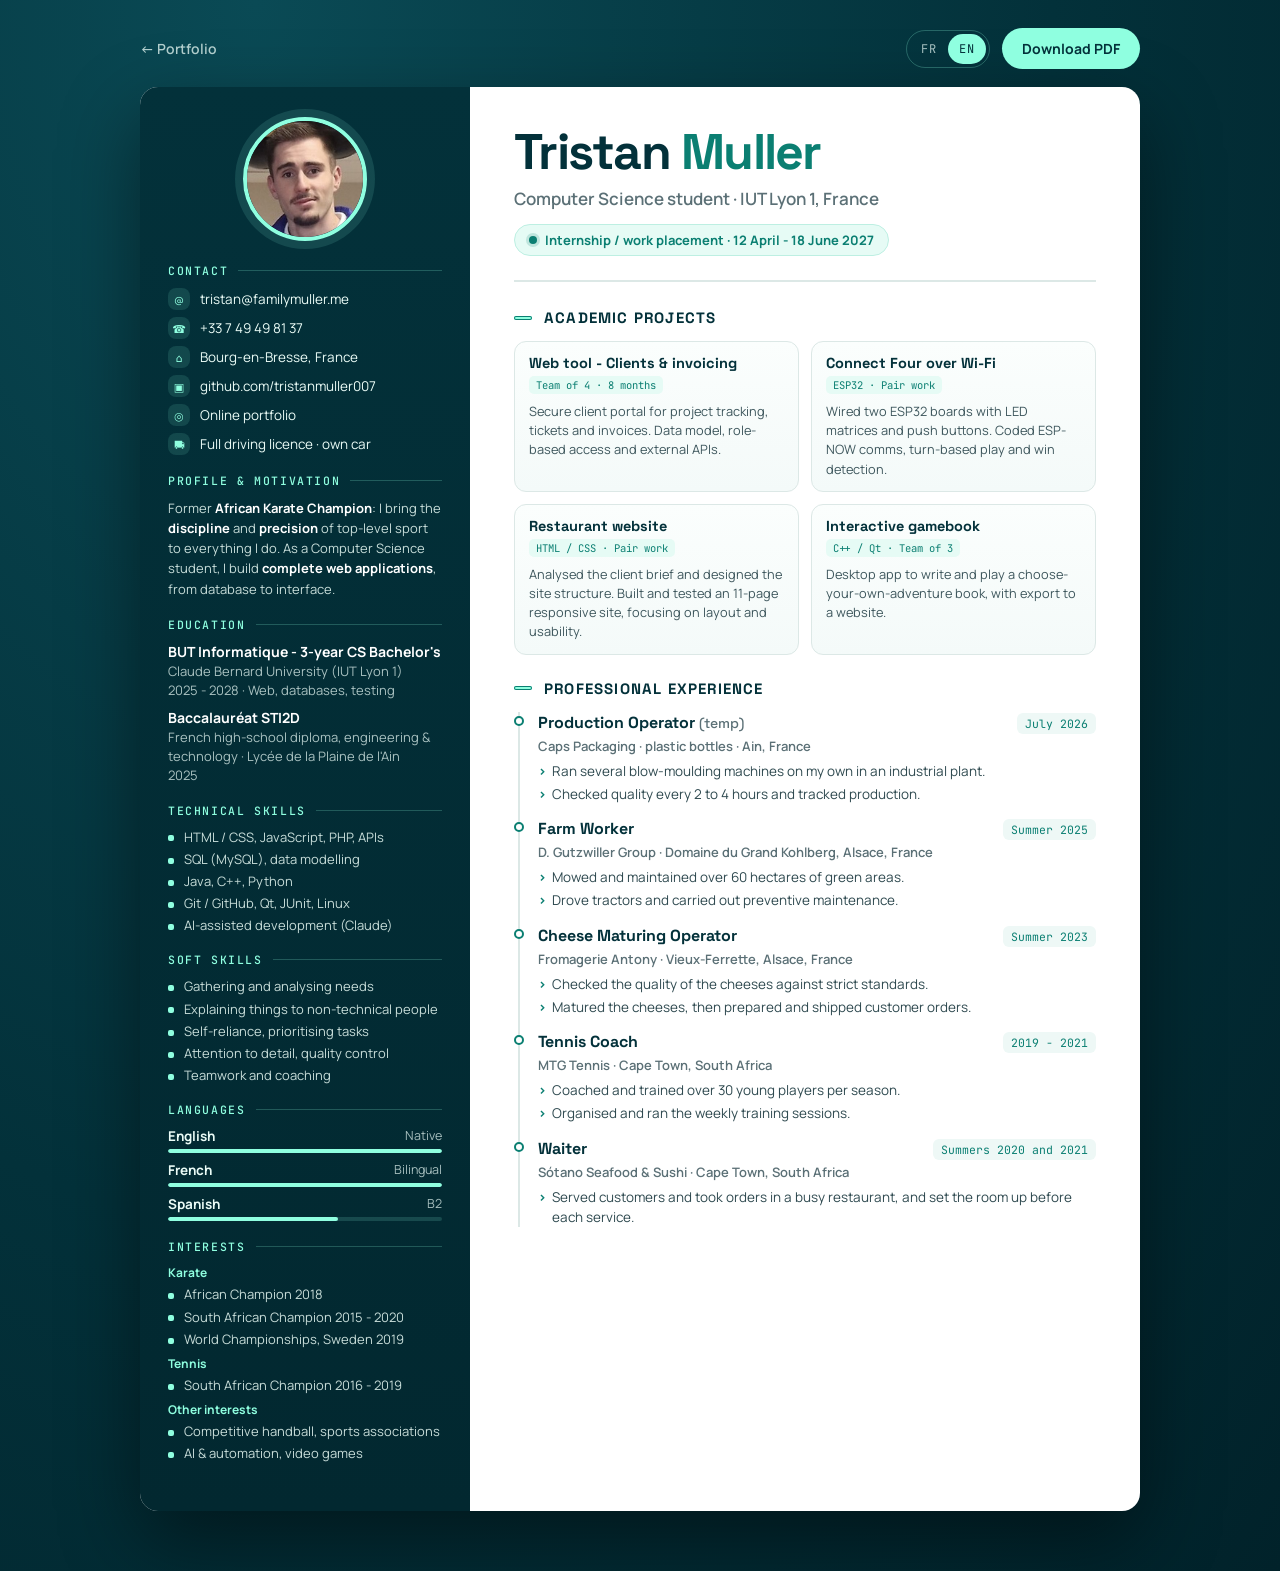
==== commit ed62ac0f: "CV anglais : même disposition que le CV anglais (profil et formation à gauche, projets avant l'expér" ====
--- a/index.html
+++ b/index.html
@@ -38,7 +38,7 @@
   <aside class="side">
     <img class="photo" src="assets/photo.jpg" alt="Photo de Tristan Muller" data-i18n-attr="alt:a11y.photo">
 
-    <section>
+    <section data-block="contact">
       <h2>Contact</h2>
       <ul class="contact">
         <li><span class="contact__icon" aria-hidden="true">@</span><a href="mailto:tristan@familymuller.me">tristan@familymuller.me</a></li>
@@ -50,7 +50,7 @@
       </ul>
     </section>
 
-    <section>
+    <section data-block="skills-tech">
       <h2 data-i18n="skills.tech">Compétences techniques</h2>
       <ul class="dots">
         <li data-i18n="skills.t1">HTML / CSS, JavaScript, PHP, API</li>
@@ -61,7 +61,7 @@
       </ul>
     </section>
 
-    <section>
+    <section data-block="skills-soft">
       <h2 data-i18n="skills.soft">Compétences humaines</h2>
       <ul class="dots">
         <li data-i18n="skills.s1">Recueil et analyse du besoin</li>
@@ -72,14 +72,14 @@
       </ul>
     </section>
 
-    <section>
+    <section data-block="languages">
       <h2 data-i18n="lang.title">Langues</h2>
       <div class="lang"><b data-i18n="lang.en">Anglais</b><span data-i18n="lang.native">Langue maternelle</span><i style="--level:100%"></i></div>
       <div class="lang"><b data-i18n="lang.fr">Français</b><span data-i18n="lang.bilingual">Bilingue</span><i style="--level:100%"></i></div>
       <div class="lang"><b data-i18n="lang.es">Espagnol</b><span>B2</span><i style="--level:62%"></i></div>
     </section>
 
-    <section>
+    <section data-block="interests">
       <h2 data-i18n="int.title">Centres d'intérêt</h2>
       <p class="subtitle" data-i18n="int.karate">Karaté</p>
       <ul class="dots">
@@ -100,7 +100,7 @@
       </ul>
     </section>
 
-    <section>
+    <section data-block="education">
       <h2 data-i18n="edu.title">Formation</h2>
       <div class="school"><b data-i18n="edu.but">BUT Informatique</b><span data-i18n="edu.but.school">IUT Lyon 1 · Bourg-en-Bresse</span><span data-i18n="edu.but.text">2025 - 2028 · Web, bases de données, tests</span></div>
       <div class="school"><b data-i18n="edu.bac">Bac STI2D</b><span data-i18n="edu.bac.school">Lycée de la Plaine de l'Ain, Ambérieu-en-Bugey</span><span>2025</span></div>
@@ -115,12 +115,12 @@
       <p class="head__status" data-i18n="head.status"><i></i>Disponible pour un stage · 12 avril - 18 juin 2027</p>
     </header>
 
-    <section>
+    <section data-block="profile">
       <h2 data-i18n="profile.title">Profil</h2>
       <p class="profile" data-i18n="profile.text">Ancien champion d'Afrique de karaté, j'ai gardé du sport de haut niveau la <strong>rigueur</strong> et le <strong>goût du travail bien fini</strong>. Étudiant en BUT Informatique, je conçois des <strong>applications web complètes</strong>, de la base de données à l'interface, et j'utilise l'IA de façon maîtrisée pour gagner en efficacité.</p>
     </section>
 
-    <section>
+    <section data-block="experience">
       <h2 data-i18n="exp.title">Expérience professionnelle</h2>
 
       <article class="job">
@@ -168,7 +168,7 @@
       </article>
     </section>
 
-    <section>
+    <section data-block="projects">
       <h2 data-i18n="projects.title">Projets</h2>
       <div class="projects">
         <div class="project"><b data-i18n="p1.title">Kliento</b><span class="tag" data-i18n="p1.tag">En cours</span><p data-i18n="p1.text">Application métier de gestion des clients et des factures : portail client sécurisé, modèle de données, API externes (PHP, SQL).</p></div>
--- a/css/style.css
+++ b/css/style.css
@@ -307,6 +307,13 @@
 .profile        { color: var(--text); font-size: 14.5px; line-height: 1.65; }
 .profile strong { color: var(--petrol); }
 
+/* Une ligne vide dans une langue est masquée (ex. loisirs regroupés en anglais) */
+.dots li:empty { display: none; }
+
+/* Version anglaise : le profil passe dans la colonne de gauche (voir js/i18n.js) */
+.side .profile        { color: var(--side-text); font-size: 13px; line-height: 1.55; }
+.side .profile strong { color: #fff; }
+
 /* Expériences : frise verticale */
 .job {
   position: relative;
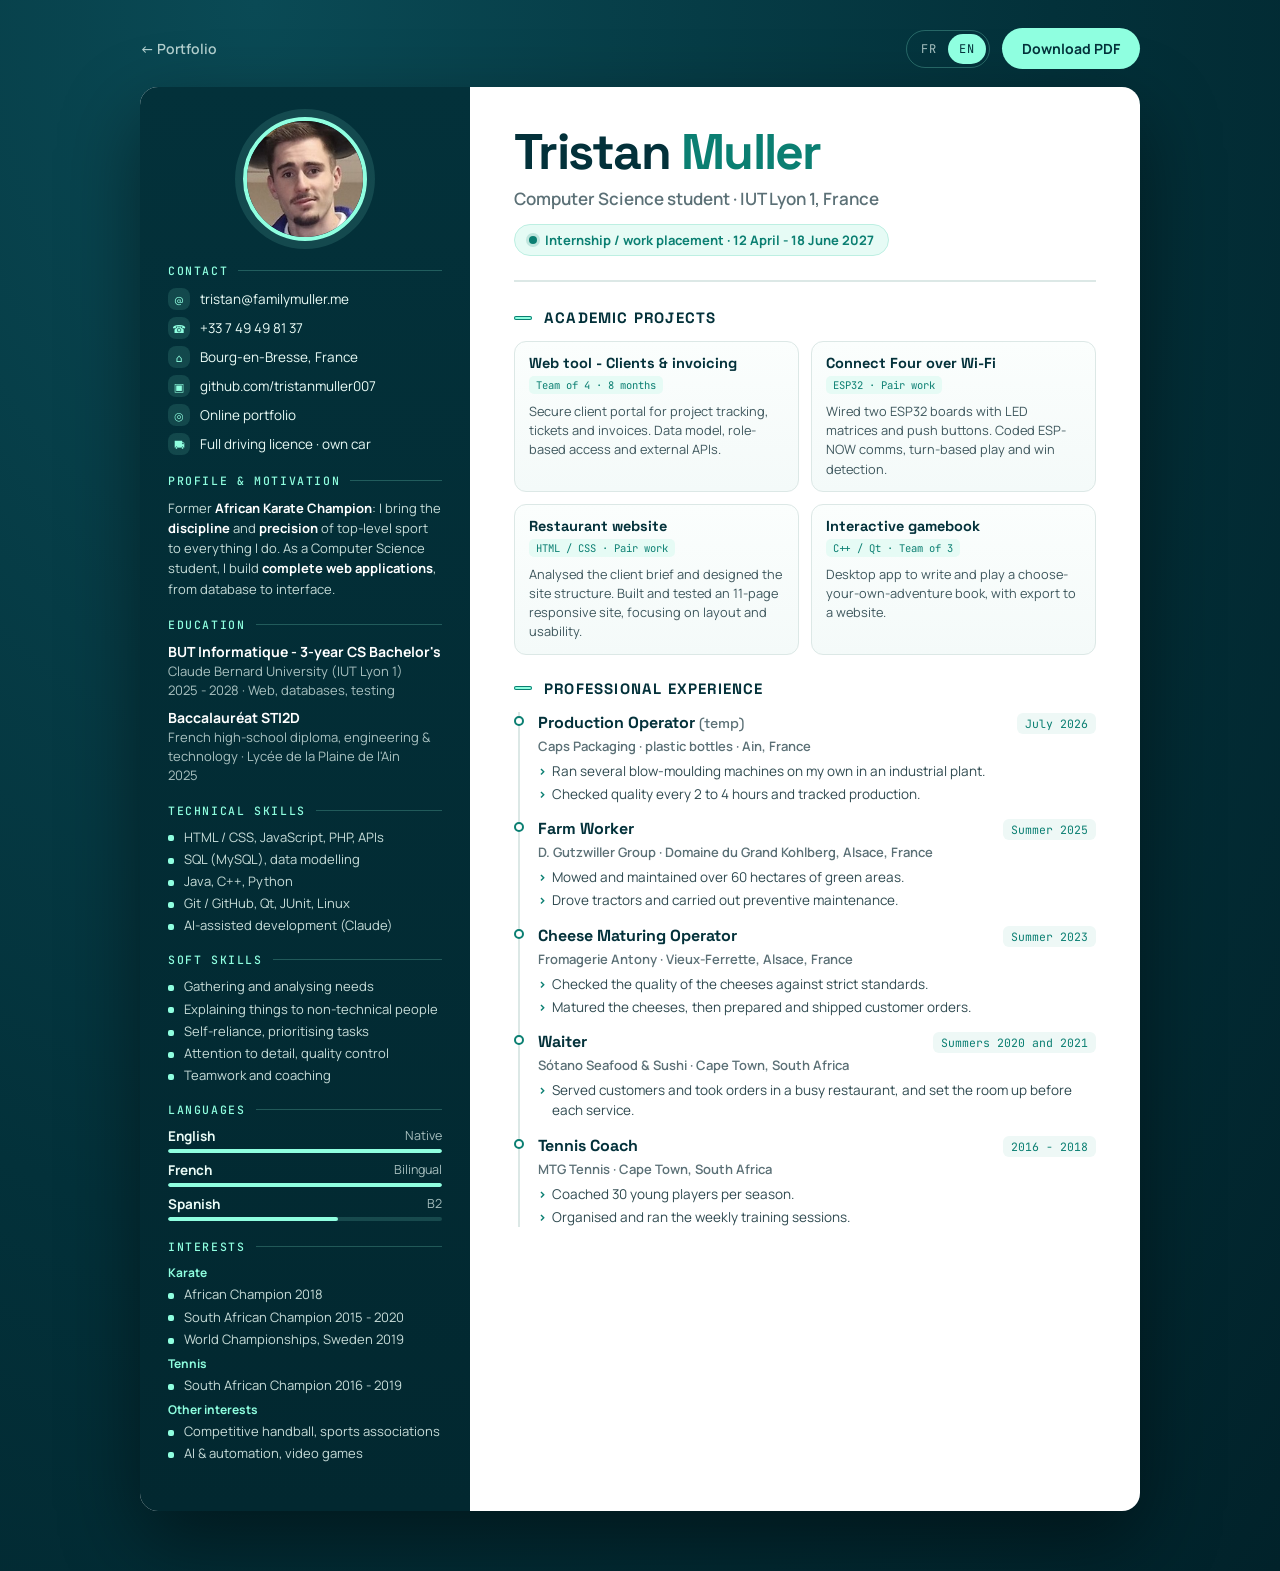
==== commit 855437a6: "MTG Tennis : dates 2016 - 2018" ====
--- a/index.html
+++ b/index.html
@@ -6,16 +6,18 @@
   <title>CV - Tristan Muller</title>
   <meta name="description" content="CV de Tristan Muller, étudiant en BUT Informatique à l'IUT Lyon 1.">
   <!-- Icône d'onglet (PNG + ICO : formats les mieux gérés par Safari) -->
-  <link rel="icon" type="image/png" sizes="32x32" href="https://tristanmuller007.github.io/CV-Tristan-Muller/assets/favicon-32.png">
-  <link rel="shortcut icon" href="https://tristanmuller007.github.io/CV-Tristan-Muller/assets/favicon.ico">
-  <link rel="apple-touch-icon" sizes="180x180" href="https://tristanmuller007.github.io/CV-Tristan-Muller/assets/apple-touch-icon.png">
+  <link rel="icon" type="image/png" sizes="32x32" href="https://tristanmuller007.github.io/CV-Tristan-Muller/assets/favicon-32.png?v=2">
+  <link rel="shortcut icon" href="https://tristanmuller007.github.io/CV-Tristan-Muller/assets/favicon.ico?v=2">
+  <link rel="apple-touch-icon" sizes="180x180" href="https://tristanmuller007.github.io/CV-Tristan-Muller/assets/apple-touch-icon.png?v=2">
 
   <!-- Mêmes typographies que le portfolio -->
   <link rel="preconnect" href="https://fonts.googleapis.com">
   <link rel="preconnect" href="https://fonts.gstatic.com" crossorigin>
   <link rel="stylesheet" href="https://fonts.googleapis.com/css2?family=Space+Grotesk:wght@500;600;700&family=Manrope:wght@400;500;600;700&family=JetBrains+Mono:wght@500&display=swap">
 
-  <link rel="stylesheet" href="css/style.css">
+  <!-- ?v= : numéro de version à changer à chaque mise à jour,
+       pour que les navigateurs (Safari surtout) rechargent le fichier -->
+  <link rel="stylesheet" href="css/style.css?v=20261117">
 </head>
 <body>
 
@@ -151,19 +153,19 @@
       </article>
 
       <article class="job">
-        <div class="job__top"><h3 data-i18n="j4.title">Coach de tennis</h3><span class="date">2019 - 2021</span></div>
+        <div class="job__top"><h3 data-i18n="j5.title">Serveur</h3><span class="date" data-i18n="j5.date">Étés 2020 et 2021</span></div>
+        <p class="job__where" data-i18n="j5.where">Sótano Seafood &amp; Sushi · Le Cap, Afrique du Sud</p>
+        <ul>
+          <li data-i18n="j5.l1">Accueil, service et gestion des commandes dans un restaurant très fréquenté.</li>
+        </ul>
+      </article>
+
+      <article class="job">
+        <div class="job__top"><h3 data-i18n="j4.title">Coach de tennis</h3><span class="date">2016 - 2018</span></div>
         <p class="job__where" data-i18n="j4.where">MTG Tennis · Le Cap, Afrique du Sud</p>
         <ul>
           <li data-i18n="j4.l1">Encadrement de 30 jeunes par saison, avec des explications adaptées.</li>
           <li data-i18n="j4.l2">Organisation et animation des entraînements hebdomadaires.</li>
-        </ul>
-      </article>
-
-      <article class="job">
-        <div class="job__top"><h3 data-i18n="j5.title">Serveur</h3><span class="date" data-i18n="j5.date">Étés 2020 et 2021</span></div>
-        <p class="job__where" data-i18n="j5.where">Sótano Seafood &amp; Sushi · Le Cap, Afrique du Sud</p>
-        <ul>
-          <li data-i18n="j5.l1">Accueil, service et gestion des commandes dans un restaurant très fréquenté.</li>
         </ul>
       </article>
     </section>
@@ -183,6 +185,6 @@
 
 <!-- Traduction : chargée en fin de page (sans defer) pour passer en anglais
      avant le premier affichage -->
-<script src="js/i18n.js"></script>
+<script src="js/i18n.js?v=20261117"></script>
 </body>
 </html>
